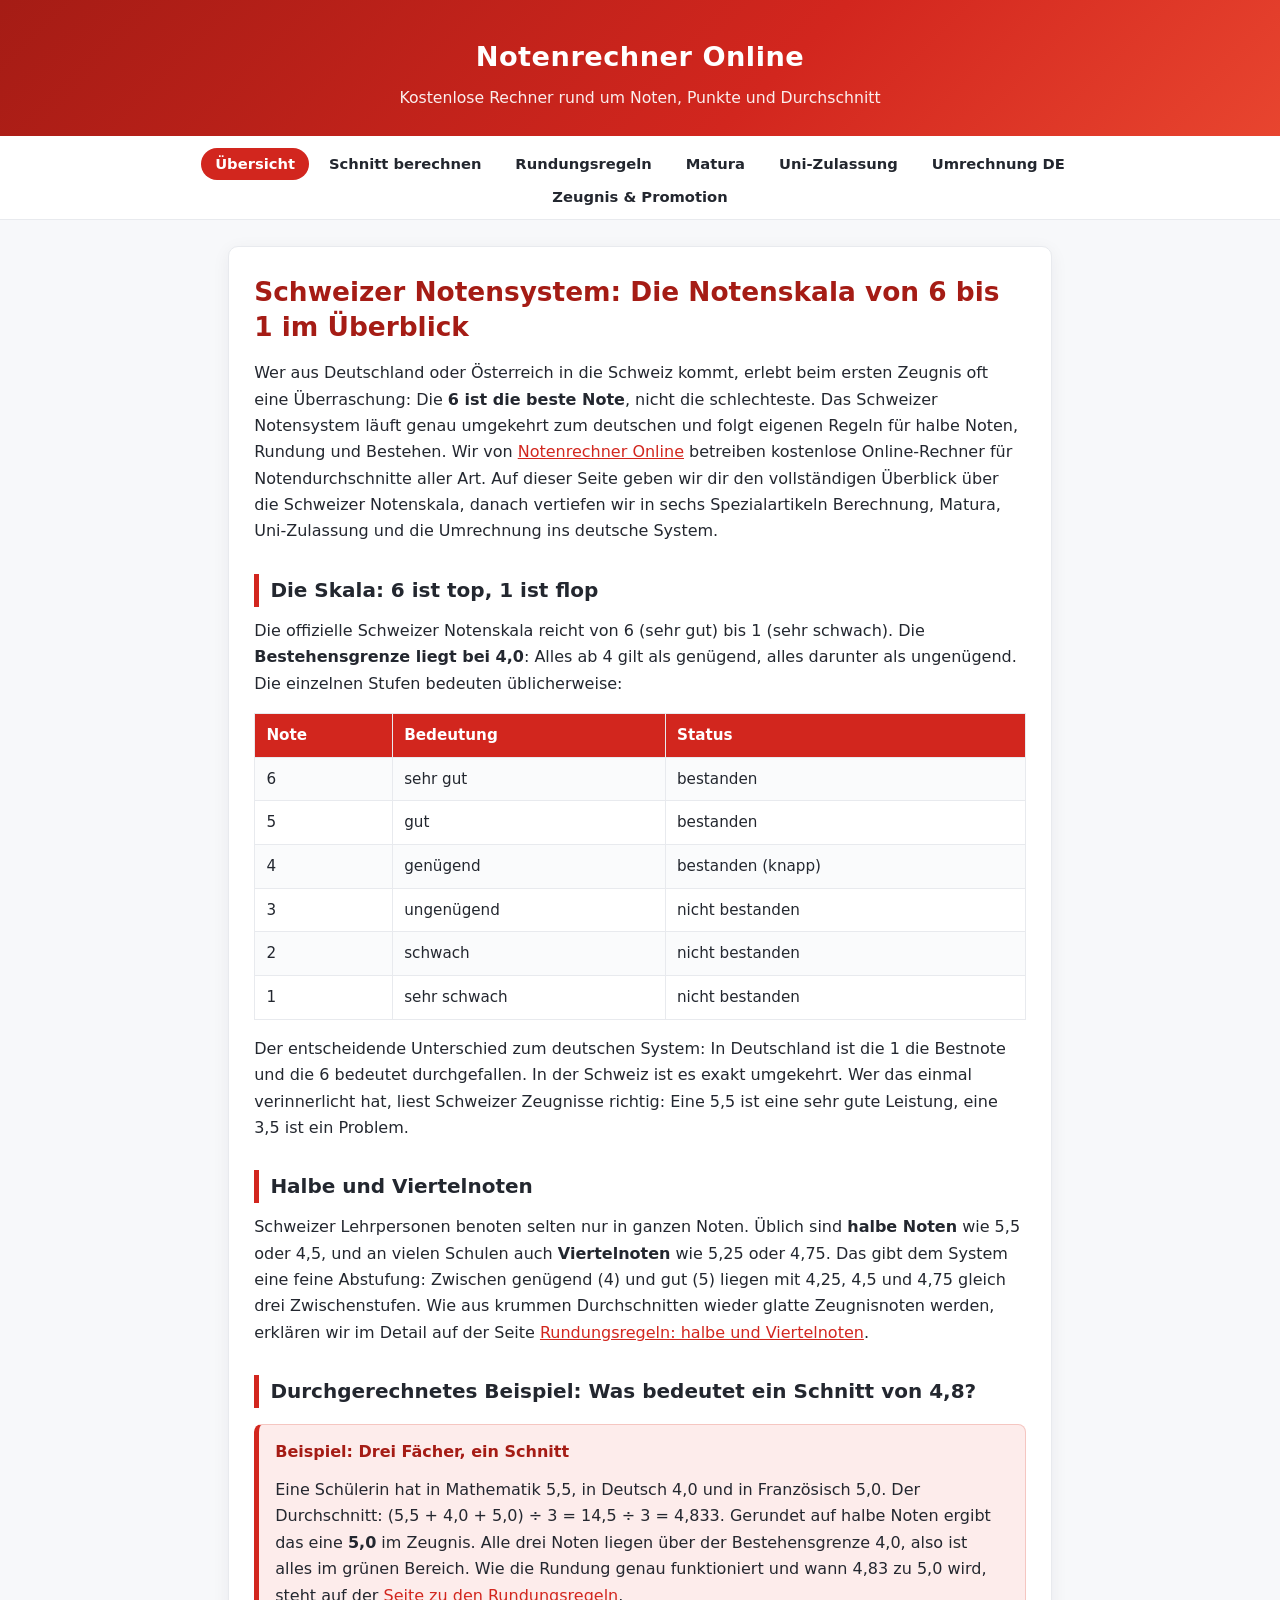
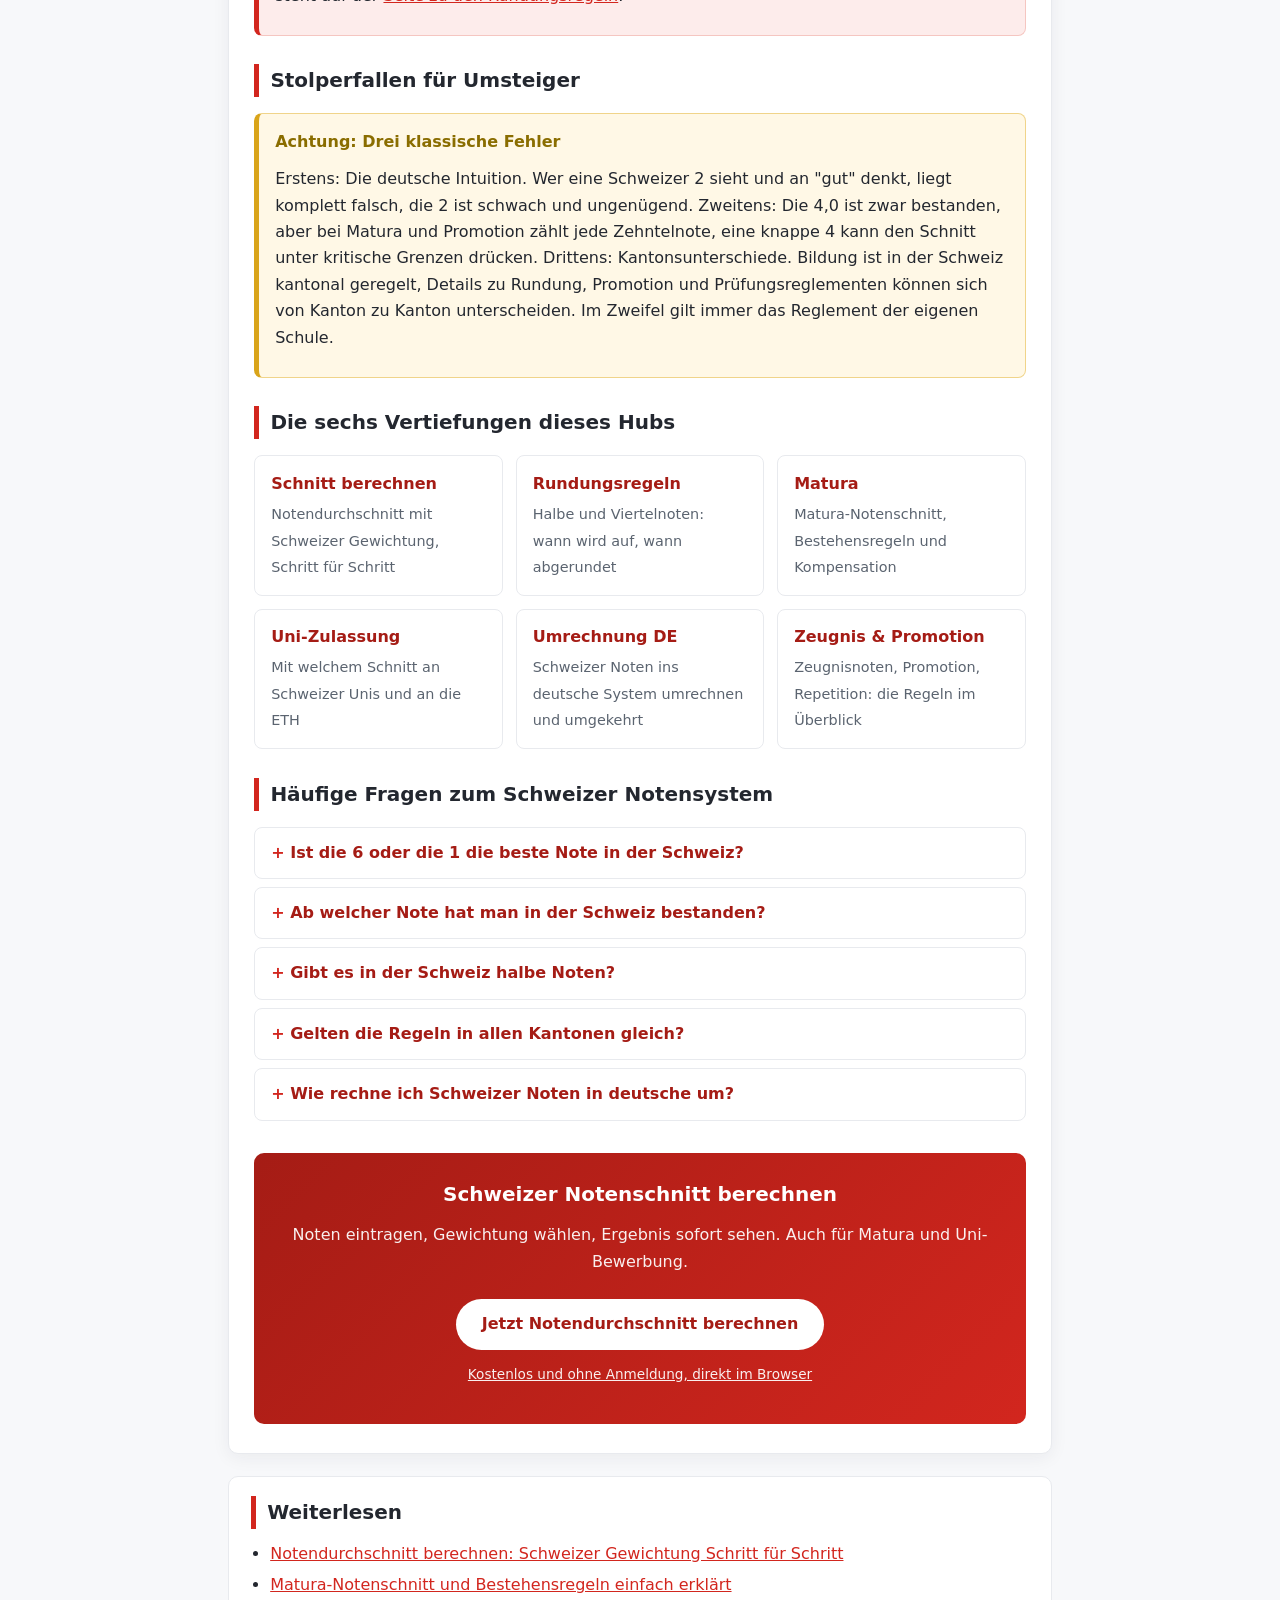
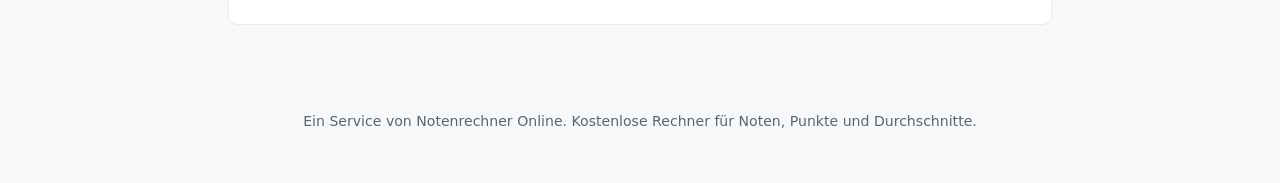
==== index.html @ fb6773b8 "Add files via upload" ====
<!DOCTYPE html>
<html lang="de">
<head>
<meta charset="UTF-8">
<meta name="viewport" content="width=device-width, initial-scale=1.0">
<title>Schweizer Notensystem erklärt: Notenskala 6 bis 1, halbe Noten, Matura | Notenrechner Online</title>
<meta name="description" content="Das Schweizer Notensystem einfach erklärt: Warum 6 die beste Note ist, was halbe und Viertelnoten bedeuten und wie du deinen Schnitt berechnest. Mit Beispielen und FAQ.">
<link rel="stylesheet" href="style.css">
</head>
<body>
<header class="site">
<div class="brand">Notenrechner Online</div>
<div class="tagline">Kostenlose Rechner rund um Noten, Punkte und Durchschnitt</div>
</header>
<nav class="top">
<ul>
<li><a href="index.html" class="active">Übersicht</a></li>
<li><a href="notendurchschnitt-berechnen.html">Schnitt berechnen</a></li>
<li><a href="runden.html">Rundungsregeln</a></li>
<li><a href="matura.html">Matura</a></li>
<li><a href="uni-zulassung.html">Uni-Zulassung</a></li>
<li><a href="umrechnung-deutschland.html">Umrechnung DE</a></li>
<li><a href="zeugnis.html">Zeugnis &amp; Promotion</a></li>
</ul>
</nav>
<main>
<article class="card">
<h1>Schweizer Notensystem: Die Notenskala von 6 bis 1 im Überblick</h1>
<p>Wer aus Deutschland oder Österreich in die Schweiz kommt, erlebt beim ersten Zeugnis oft eine Überraschung: Die <strong>6 ist die beste Note</strong>, nicht die schlechteste. Das Schweizer Notensystem läuft genau umgekehrt zum deutschen und folgt eigenen Regeln für halbe Noten, Rundung und Bestehen. Wir von <a href="https://notenrechner-online.de/">Notenrechner Online</a> betreiben kostenlose Online-Rechner für Notendurchschnitte aller Art. Auf dieser Seite geben wir dir den vollständigen Überblick über die Schweizer Notenskala, danach vertiefen wir in sechs Spezialartikeln Berechnung, Matura, Uni-Zulassung und die Umrechnung ins deutsche System.</p>

<h2>Die Skala: 6 ist top, 1 ist flop</h2>
<p>Die offizielle Schweizer Notenskala reicht von 6 (sehr gut) bis 1 (sehr schwach). Die <strong>Bestehensgrenze liegt bei 4,0</strong>: Alles ab 4 gilt als genügend, alles darunter als ungenügend. Die einzelnen Stufen bedeuten üblicherweise:</p>
<table>
<tr><th>Note</th><th>Bedeutung</th><th>Status</th></tr>
<tr><td>6</td><td>sehr gut</td><td>bestanden</td></tr>
<tr><td>5</td><td>gut</td><td>bestanden</td></tr>
<tr><td>4</td><td>genügend</td><td>bestanden (knapp)</td></tr>
<tr><td>3</td><td>ungenügend</td><td>nicht bestanden</td></tr>
<tr><td>2</td><td>schwach</td><td>nicht bestanden</td></tr>
<tr><td>1</td><td>sehr schwach</td><td>nicht bestanden</td></tr>
</table>
<p>Der entscheidende Unterschied zum deutschen System: In Deutschland ist die 1 die Bestnote und die 6 bedeutet durchgefallen. In der Schweiz ist es exakt umgekehrt. Wer das einmal verinnerlicht hat, liest Schweizer Zeugnisse richtig: Eine 5,5 ist eine sehr gute Leistung, eine 3,5 ist ein Problem.</p>

<h2>Halbe und Viertelnoten</h2>
<p>Schweizer Lehrpersonen benoten selten nur in ganzen Noten. Üblich sind <strong>halbe Noten</strong> wie 5,5 oder 4,5, und an vielen Schulen auch <strong>Viertelnoten</strong> wie 5,25 oder 4,75. Das gibt dem System eine feine Abstufung: Zwischen genügend (4) und gut (5) liegen mit 4,25, 4,5 und 4,75 gleich drei Zwischenstufen. Wie aus krummen Durchschnitten wieder glatte Zeugnisnoten werden, erklären wir im Detail auf der Seite <a href="runden.html">Rundungsregeln: halbe und Viertelnoten</a>.</p>

<h2>Durchgerechnetes Beispiel: Was bedeutet ein Schnitt von 4,8?</h2>
<div class="example">
<strong class="t">Beispiel: Drei Fächer, ein Schnitt</strong>
<p>Eine Schülerin hat in Mathematik 5,5, in Deutsch 4,0 und in Französisch 5,0. Der Durchschnitt: (5,5 + 4,0 + 5,0) ÷ 3 = 14,5 ÷ 3 = 4,833. Gerundet auf halbe Noten ergibt das eine <strong>5,0</strong> im Zeugnis. Alle drei Noten liegen über der Bestehensgrenze 4,0, also ist alles im grünen Bereich. Wie die Rundung genau funktioniert und wann 4,83 zu 5,0 wird, steht auf der <a href="runden.html">Seite zu den Rundungsregeln</a>.</p>
</div>

<h2>Stolperfallen für Umsteiger</h2>
<div class="warn">
<strong class="t">Achtung: Drei klassische Fehler</strong>
<p>Erstens: Die deutsche Intuition. Wer eine Schweizer 2 sieht und an "gut" denkt, liegt komplett falsch, die 2 ist schwach und ungenügend. Zweitens: Die 4,0 ist zwar bestanden, aber bei Matura und Promotion zählt jede Zehntelnote, eine knappe 4 kann den Schnitt unter kritische Grenzen drücken. Drittens: Kantonsunterschiede. Bildung ist in der Schweiz kantonal geregelt, Details zu Rundung, Promotion und Prüfungsreglementen können sich von Kanton zu Kanton unterscheiden. Im Zweifel gilt immer das Reglement der eigenen Schule.</p>
</div>

<h2>Die sechs Vertiefungen dieses Hubs</h2>
<div class="topics">
<a href="notendurchschnitt-berechnen.html"><strong>Schnitt berechnen</strong><span>Notendurchschnitt mit Schweizer Gewichtung, Schritt für Schritt</span></a>
<a href="runden.html"><strong>Rundungsregeln</strong><span>Halbe und Viertelnoten: wann wird auf, wann abgerundet</span></a>
<a href="matura.html"><strong>Matura</strong><span>Matura-Notenschnitt, Bestehensregeln und Kompensation</span></a>
<a href="uni-zulassung.html"><strong>Uni-Zulassung</strong><span>Mit welchem Schnitt an Schweizer Unis und an die ETH</span></a>
<a href="umrechnung-deutschland.html"><strong>Umrechnung DE</strong><span>Schweizer Noten ins deutsche System umrechnen und umgekehrt</span></a>
<a href="zeugnis.html"><strong>Zeugnis &amp; Promotion</strong><span>Zeugnisnoten, Promotion, Repetition: die Regeln im Überblick</span></a>
</div>

<h2>Häufige Fragen zum Schweizer Notensystem</h2>
<div class="faq">
<details>
<summary>Ist die 6 oder die 1 die beste Note in der Schweiz?</summary>
<div><p>Die <strong>6 ist die beste Note</strong>, die 1 die schlechteste. Die Skala läuft von 6 (sehr gut) über 5 (gut) und 4 (genügend) bis 3 (ungenügend), 2 (schwach) und 1 (sehr schwach). Genau umgekehrt zum deutschen System.</p></div>
</details>
<details>
<summary>Ab welcher Note hat man in der Schweiz bestanden?</summary>
<div><p>Die Bestehensgrenze liegt bei <strong>4,0</strong>. Alle Noten ab 4,0 gelten als genügend, alles darunter als ungenügend. Bei Durchschnitten und Prüfungen wie der Matura gelten zusätzlich Kompensationsregeln.</p></div>
</details>
<details>
<summary>Gibt es in der Schweiz halbe Noten?</summary>
<div><p>Ja, halbe Noten wie 5,5 oder 4,5 sind Standard. Viele Schulen verwenden zusätzlich <strong>Viertelnoten</strong> (zum Beispiel 5,25 oder 4,75). Krumme Durchschnitte werden je nach Schulreglement auf halbe oder Viertelnoten gerundet.</p></div>
</details>
<details>
<summary>Gelten die Regeln in allen Kantonen gleich?</summary>
<div><p>Die Notenskala 6 bis 1 gilt in der ganzen Schweiz. Details wie Rundungsregeln, Promotionsbedingungen und Prüfungsreglemente sind jedoch <strong>kantonal und schulisch</strong> geregelt und können variieren. Massgeblich ist immer das Reglement der eigenen Schule.</p></div>
</details>
<details>
<summary>Wie rechne ich Schweizer Noten in deutsche um?</summary>
<div><p>Als grobe Orientierung gilt: deutsche Note = 7 minus Schweizer Note (eine Schweizer 5 entspricht also etwa einer deutschen 2). Es gibt aber <strong>keine offizielle Umrechnungsformel</strong>, Hochschulen verwenden teils eigene Verfahren. Details findest du auf unserer Seite <a href="umrechnung-deutschland.html">Umrechnung Schweizer zu deutsche Noten</a>.</p></div>
</details>
</div>

<div class="cta">
<h2>Schweizer Notenschnitt berechnen</h2>
<p>Noten eintragen, Gewichtung wählen, Ergebnis sofort sehen. Auch für Matura und Uni-Bewerbung.</p>
<a class="btn" href="https://notenrechner-online.de/">Jetzt Notendurchschnitt berechnen</a>
<p><a class="alt" href="https://notenrechner-online.de/">Kostenlos und ohne Anmeldung, direkt im Browser</a></p>
</div>
</article>

<aside class="more">
<h2>Weiterlesen</h2>
<ul>
<li><a href="notendurchschnitt-berechnen.html">Notendurchschnitt berechnen: Schweizer Gewichtung Schritt für Schritt</a></li>
<li><a href="matura.html">Matura-Notenschnitt und Bestehensregeln einfach erklärt</a></li>
</ul>
</aside>
</main>
<footer class="site">
<p>Ein Service von Notenrechner Online. Kostenlose Rechner für Noten, Punkte und Durchschnitte.</p>
</footer>
</body>
</html>
---- style.css ----
/* Schweizer Notensystem Hub: alpine red/white identity */
:root{
  --red:#d2261e;
  --red-dark:#a51c15;
  --red-soft:#fdeceb;
  --ink:#23272f;
  --muted:#5b6470;
  --bg:#f7f8fa;
  --card:#ffffff;
  --line:#e8eaee;
  --radius:10px;
}
*{box-sizing:border-box}
body{
  margin:0;
  font-family:"Segoe UI",system-ui,-apple-system,Roboto,"Helvetica Neue",Arial,sans-serif;
  color:var(--ink);
  background:var(--bg);
  line-height:1.65;
}
header.site{
  background:linear-gradient(135deg,var(--red-dark),var(--red) 60%,#e8452f);
  color:#fff;
  padding:2.2rem 1.2rem 1.6rem;
  text-align:center;
  border-bottom:6px solid #fff;
  box-shadow:0 2px 12px rgba(162,28,21,.25);
}
header.site .brand{font-size:1.7rem;font-weight:800;letter-spacing:.5px}
header.site .tagline{opacity:.92;font-size:.98rem;margin-top:.3rem}
nav.top{background:#fff;border-bottom:1px solid var(--line);position:sticky;top:0;z-index:10}
nav.top ul{
  list-style:none;margin:0 auto;padding:.55rem 1rem;
  display:flex;flex-wrap:wrap;gap:.4rem;justify-content:center;max-width:1100px;
}
nav.top a{
  text-decoration:none;color:var(--ink);font-weight:600;font-size:.92rem;
  padding:.4rem .8rem;border-radius:999px;border:1px solid transparent;
}
nav.top a:hover{border-color:var(--red);color:var(--red)}
nav.top a.active{background:var(--red);color:#fff}
main{max-width:860px;margin:0 auto;padding:1.6rem 1.1rem 3rem}
article.card{
  background:var(--card);border:1px solid var(--line);border-radius:var(--radius);
  padding:1.8rem 1.6rem;box-shadow:0 4px 18px rgba(35,39,47,.06);
}
h1{font-size:1.65rem;line-height:1.3;margin:0 0 1rem;color:var(--red-dark)}
h2{
  font-size:1.25rem;margin:1.8rem 0 .7rem;color:var(--ink);
  border-left:5px solid var(--red);padding-left:.7rem;
}
h3{font-size:1.05rem;margin:1.3rem 0 .5rem;color:var(--red-dark)}
p{margin:.7rem 0}
a{color:var(--red)}
a:hover{color:var(--red-dark)}
table{width:100%;border-collapse:collapse;margin:1rem 0;font-size:.95rem}
th,td{border:1px solid var(--line);padding:.55rem .7rem;text-align:left;vertical-align:top}
th{background:var(--red);color:#fff}
tr:nth-child(even) td{background:#fafbfc}
.example{
  background:var(--red-soft);border:1px solid #f5c6c1;border-left:5px solid var(--red);
  border-radius:8px;padding:.9rem 1rem;margin:1rem 0;
}
.example .t{display:block;font-weight:700;margin-bottom:.4rem;color:var(--red-dark)}
.warn{
  background:#fff8e6;border:1px solid #f0d48a;border-left:5px solid #d9a419;
  border-radius:8px;padding:.9rem 1rem;margin:1rem 0;
}
.warn .t{display:block;font-weight:700;margin-bottom:.4rem;color:#8a6d00}
.faq{margin-top:1rem}
.faq details{
  border:1px solid var(--line);border-radius:8px;margin:.5rem 0;background:#fff;overflow:hidden;
}
.faq summary{
  cursor:pointer;padding:.75rem 1rem;font-weight:700;color:var(--red-dark);
  list-style:none;
}
.faq summary::-webkit-details-marker{display:none}
.faq summary::before{content:"+ ";color:var(--red);font-weight:800}
.faq details[open] summary::before{content:"- "}
.faq details div{padding:0 1rem .9rem;color:var(--ink)}
.cta{
  margin:2rem 0 0;background:linear-gradient(135deg,var(--red-dark),var(--red));
  color:#fff;border-radius:var(--radius);padding:1.6rem;text-align:center;
}
.cta h2{color:#fff;border:none;padding:0;margin:0 0 .5rem}
.cta p{opacity:.93}
.cta .btn{
  display:inline-block;margin-top:.8rem;background:#fff;color:var(--red-dark);
  font-weight:800;text-decoration:none;padding:.75rem 1.6rem;border-radius:999px;
}
.cta .btn:hover{background:#ffe9e7}
.cta .alt{color:#fff;font-size:.85rem}
aside.more{
  margin-top:1.4rem;background:#fff;border:1px solid var(--line);
  border-radius:var(--radius);padding:1.2rem 1.4rem;
}
aside.more h2{margin-top:0}
aside.more ul{margin:.4rem 0;padding-left:1.2rem}
aside.more li{margin:.35rem 0}
footer.site{
  text-align:center;color:var(--muted);font-size:.88rem;
  padding:1.6rem 1rem 2.4rem;
}
.topics{display:grid;grid-template-columns:repeat(auto-fit,minmax(220px,1fr));gap:.8rem;margin:1rem 0}
.topics a{
  display:block;background:#fff;border:1px solid var(--line);border-radius:8px;
  padding:.9rem 1rem;text-decoration:none;color:var(--ink);
}
.topics a:hover{border-color:var(--red)}
.topics strong{display:block;color:var(--red-dark);margin-bottom:.25rem}
.topics span{font-size:.9rem;color:var(--muted)}
@media(max-width:640px){
  article.card{padding:1.2rem 1rem}
  h1{font-size:1.4rem}
}
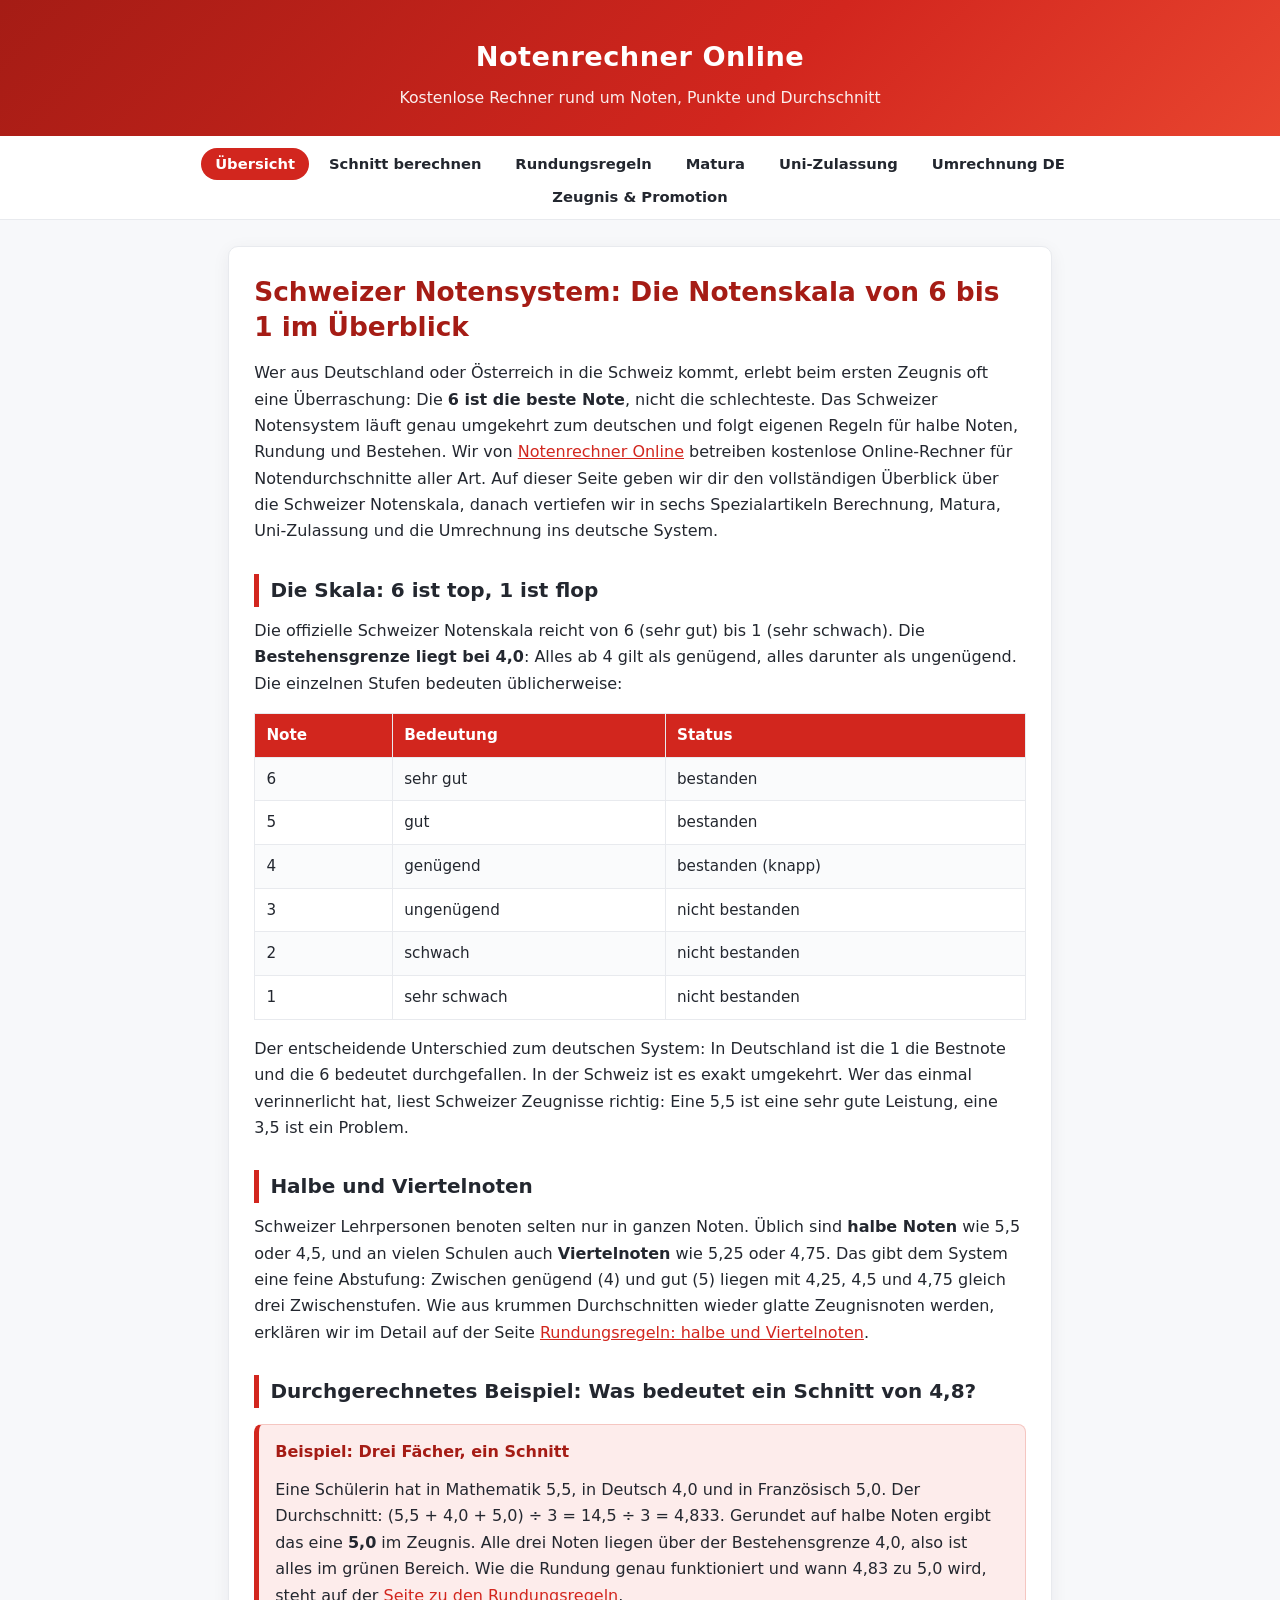
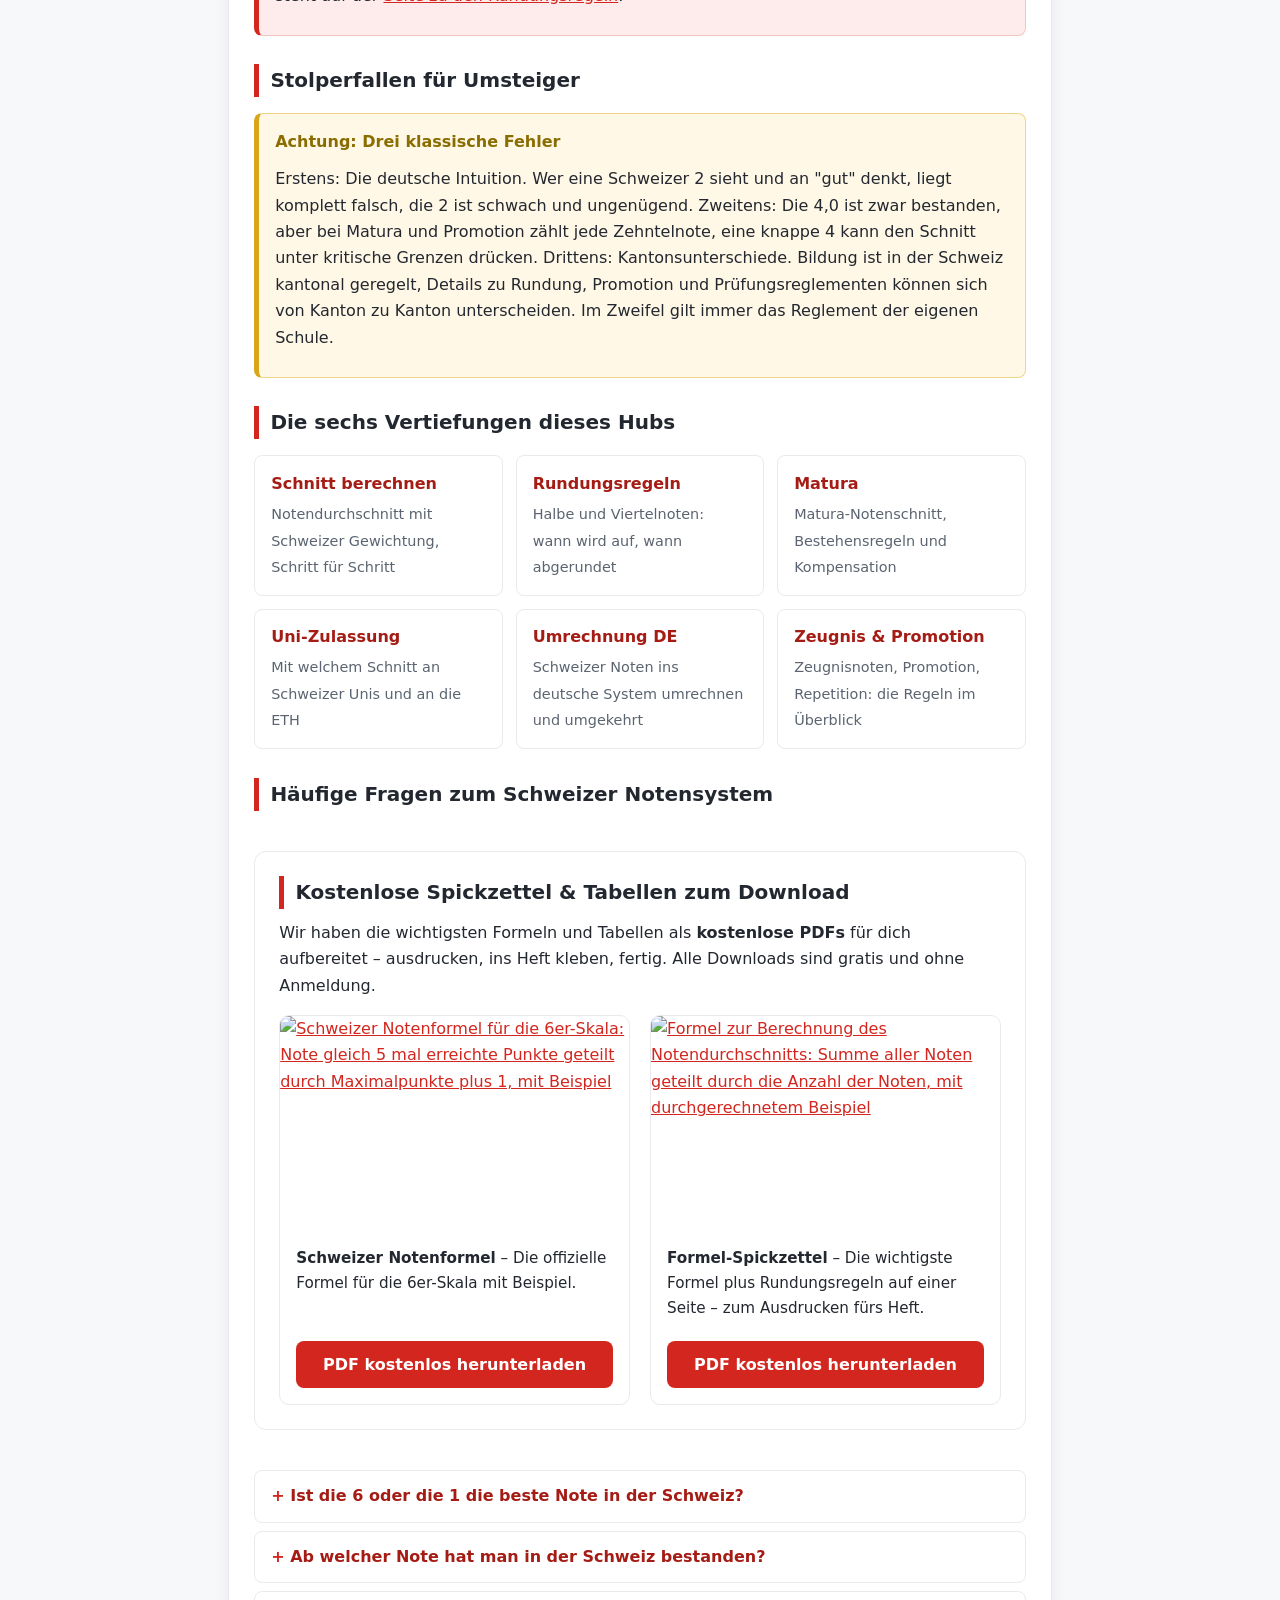
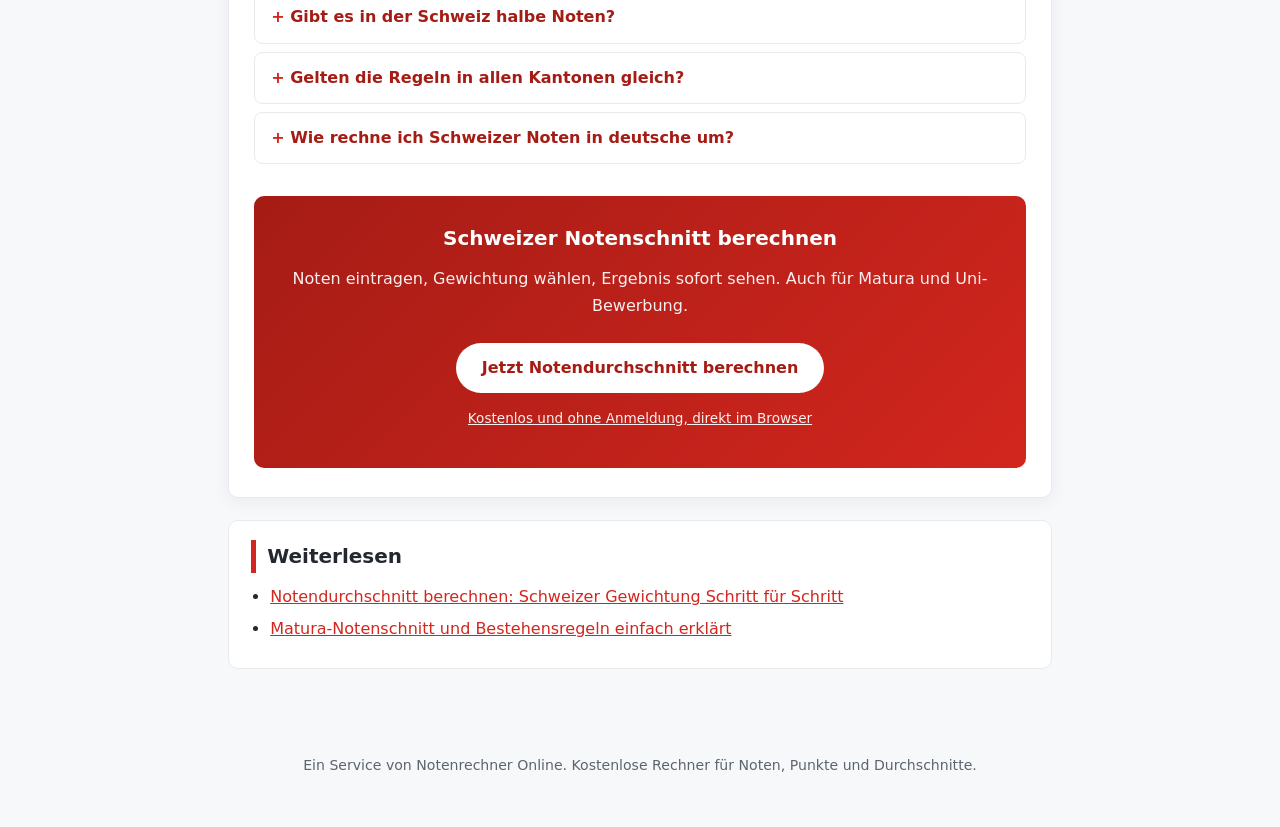
==== commit e3809a4a: "Add resources section: formula/table graphics + downloadable PDFs" ====
--- a/index.html
+++ b/index.html
@@ -67,6 +67,22 @@
 </div>
 
 <h2>Häufige Fragen zum Schweizer Notensystem</h2>
+<section class="ressourcen" aria-label="Kostenlose Downloads">
+<h2>Kostenlose Spickzettel &amp; Tabellen zum Download</h2>
+<p>Wir haben die wichtigsten Formeln und Tabellen als <strong>kostenlose PDFs</strong> für dich aufbereitet – ausdrucken, ins Heft kleben, fertig. Alle Downloads sind gratis und ohne Anmeldung.</p>
+<div class="resource-grid">
+<figure class="resource">
+<a href="assets/notendurchschnitt-formel-spickzettel.pdf" download><img src="assets/schweizer-notenformel-6er-skala.png" alt="Schweizer Notenformel für die 6er-Skala: Note gleich 5 mal erreichte Punkte geteilt durch Maximalpunkte plus 1, mit Beispiel" loading="lazy" width="1200" height="750"></a>
+<figcaption><strong>Schweizer Notenformel</strong> – Die offizielle Formel für die 6er-Skala mit Beispiel.</figcaption>
+<a class="download-btn" href="assets/notendurchschnitt-formel-spickzettel.pdf" download>PDF kostenlos herunterladen</a>
+</figure>
+<figure class="resource">
+<a href="assets/notendurchschnitt-formel-spickzettel.pdf" download><img src="assets/notendurchschnitt-formel-berechnen.png" alt="Formel zur Berechnung des Notendurchschnitts: Summe aller Noten geteilt durch die Anzahl der Noten, mit durchgerechnetem Beispiel" loading="lazy" width="1200" height="750"></a>
+<figcaption><strong>Formel-Spickzettel</strong> – Die wichtigste Formel plus Rundungsregeln auf einer Seite – zum Ausdrucken fürs Heft.</figcaption>
+<a class="download-btn" href="assets/notendurchschnitt-formel-spickzettel.pdf" download>PDF kostenlos herunterladen</a>
+</figure>
+</div>
+</section>
 <div class="faq">
 <details>
 <summary>Ist die 6 oder die 1 die beste Note in der Schweiz?</summary>
--- a/style.css
+++ b/style.css
@@ -114,3 +114,13 @@
   article.card{padding:1.2rem 1rem}
   h1{font-size:1.4rem}
 }
+
+/* Ressourcen / Downloads */
+.ressourcen{margin:2.5rem 0;padding:1.5rem;background:var(--card,#ffffff);border:1px solid var(--line,#e8eaee);border-radius:12px}
+.ressourcen h2{margin-top:0}
+.resource-grid{display:grid;grid-template-columns:repeat(auto-fit,minmax(260px,1fr));gap:1.25rem;margin-top:1rem}
+.resource{border:1px solid var(--line,#e8eaee);border-radius:10px;overflow:hidden;background:#fff;display:flex;flex-direction:column;margin:0}
+.resource img{width:100%;height:auto;display:block}
+.resource figcaption{padding:.75rem 1rem;font-size:.95rem;color:var(--ink,#23272f);flex:1}
+.download-btn{display:inline-block;margin:.5rem 1rem 1rem;padding:.65rem 1.1rem;background:var(--red,#d2261e);color:#fff!important;border-radius:8px;text-decoration:none;font-weight:700;text-align:center}
+.download-btn:hover{background:var(--red-dark,#a51c15);color:#fff}
